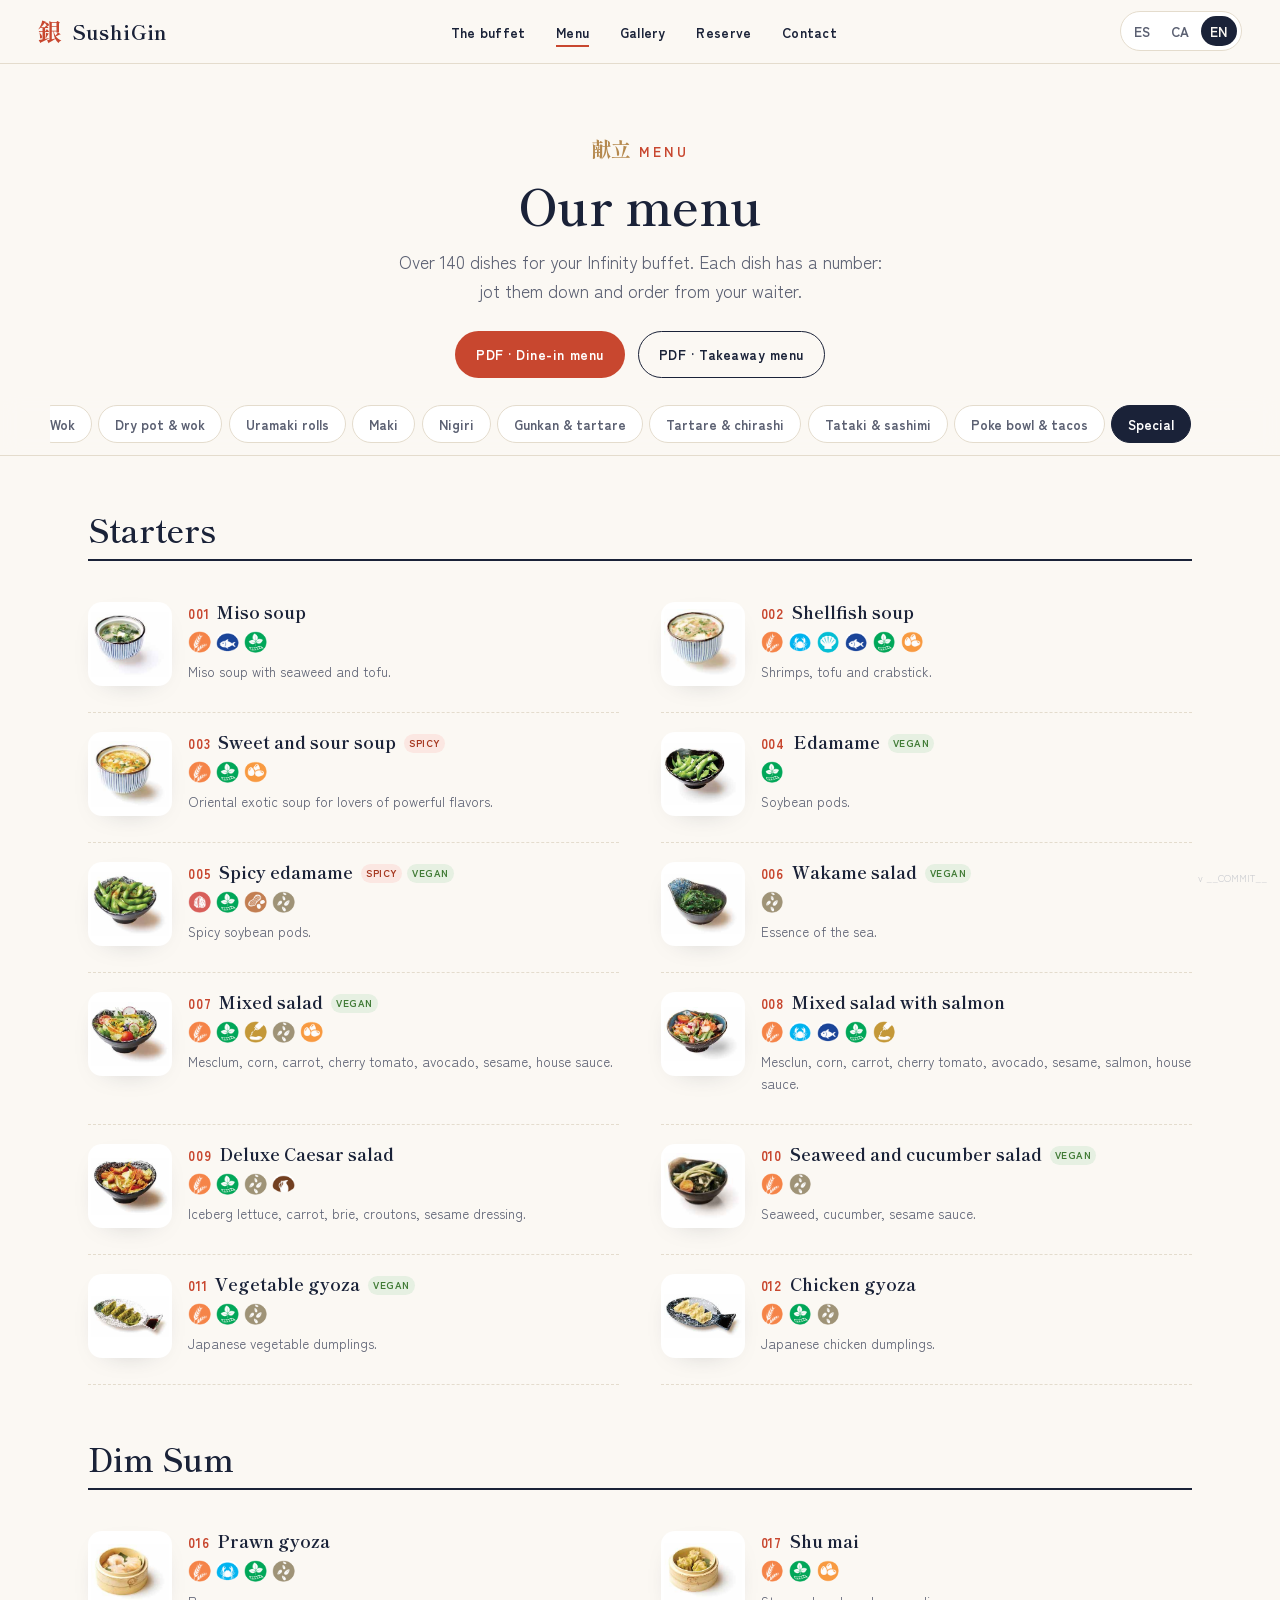
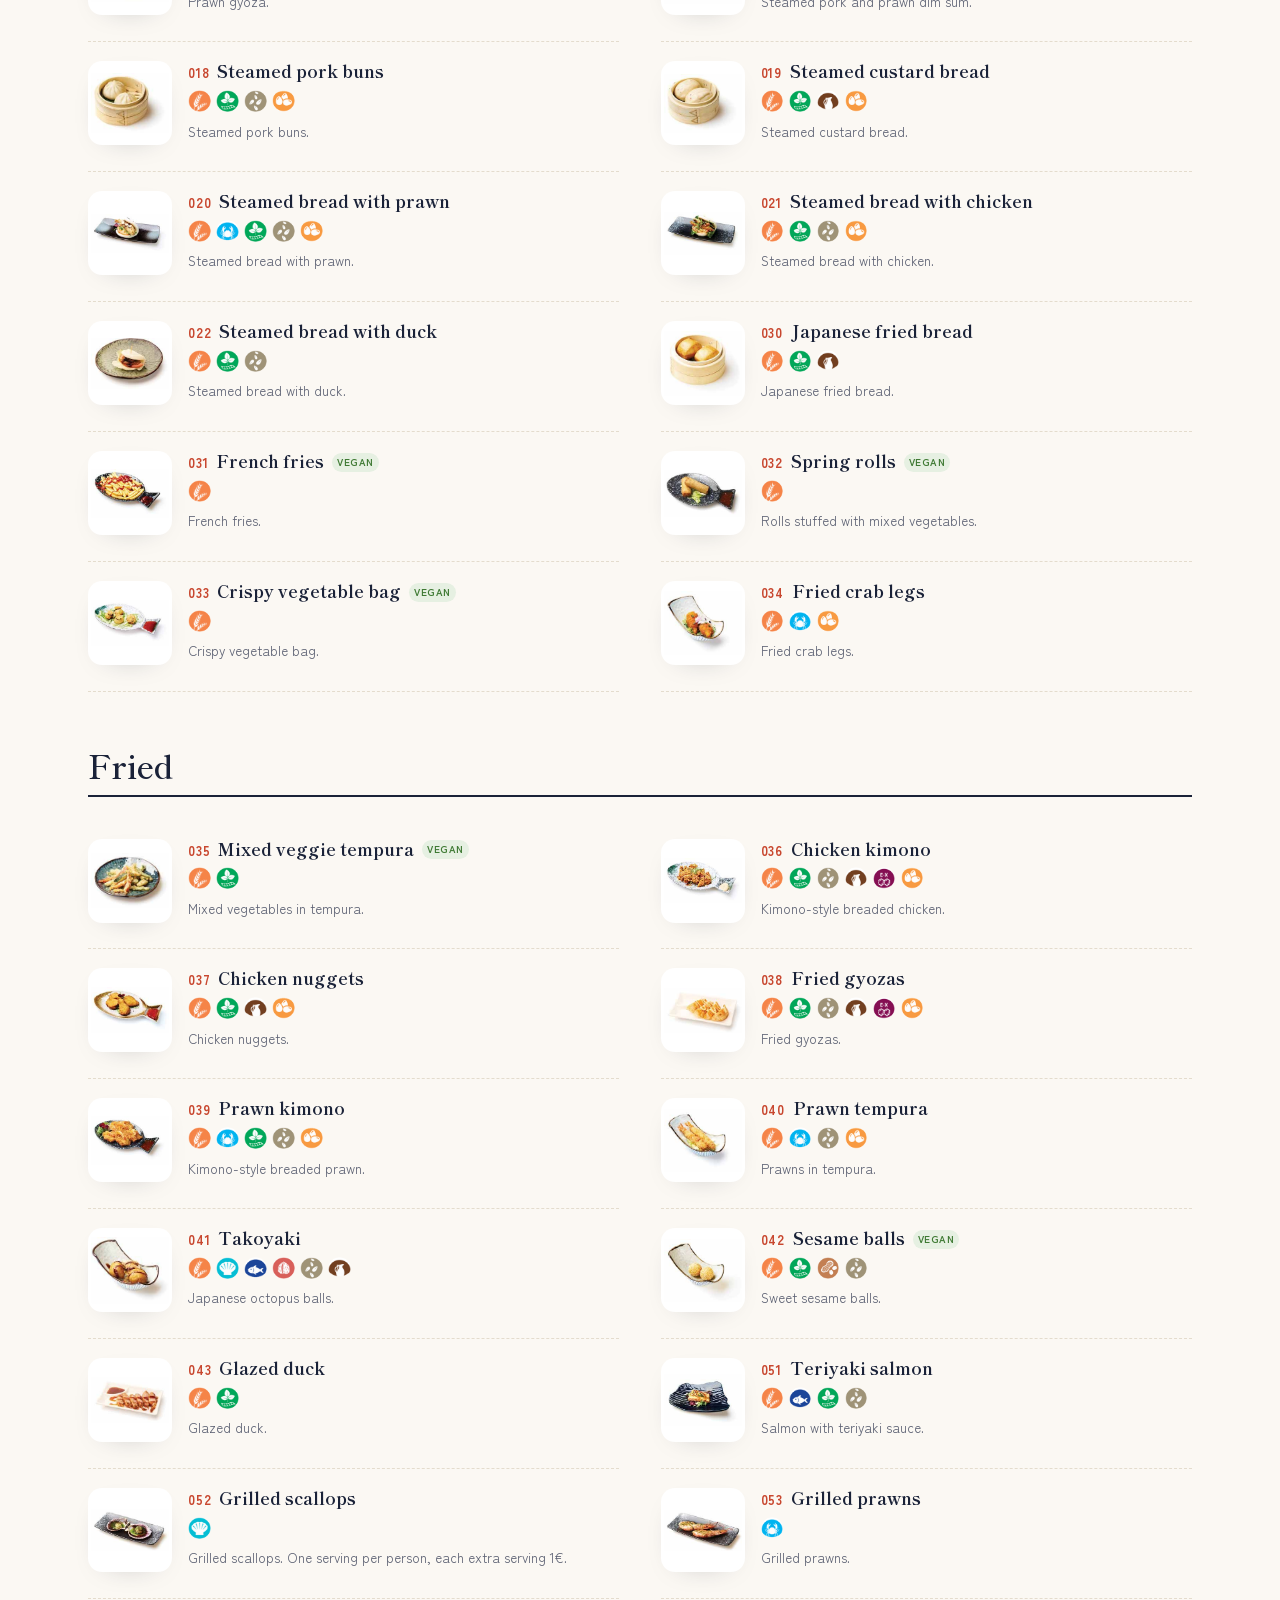
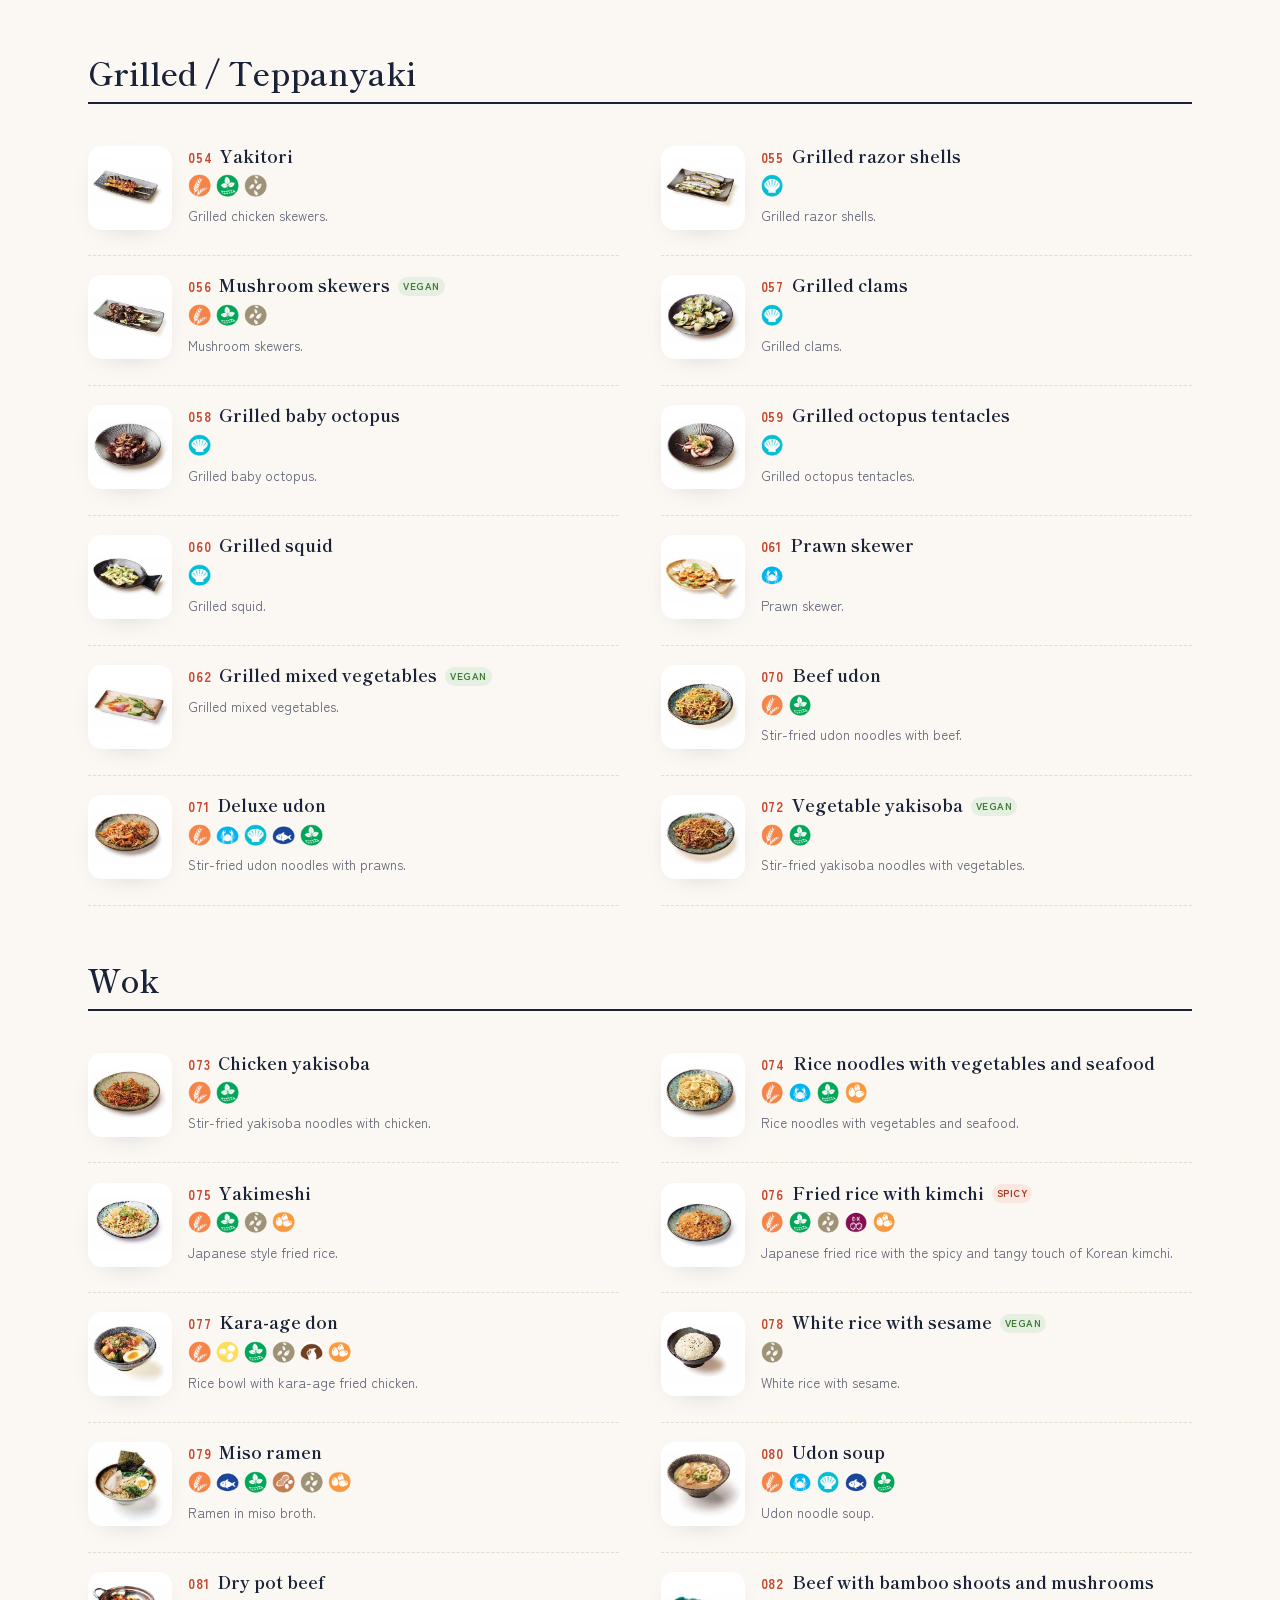
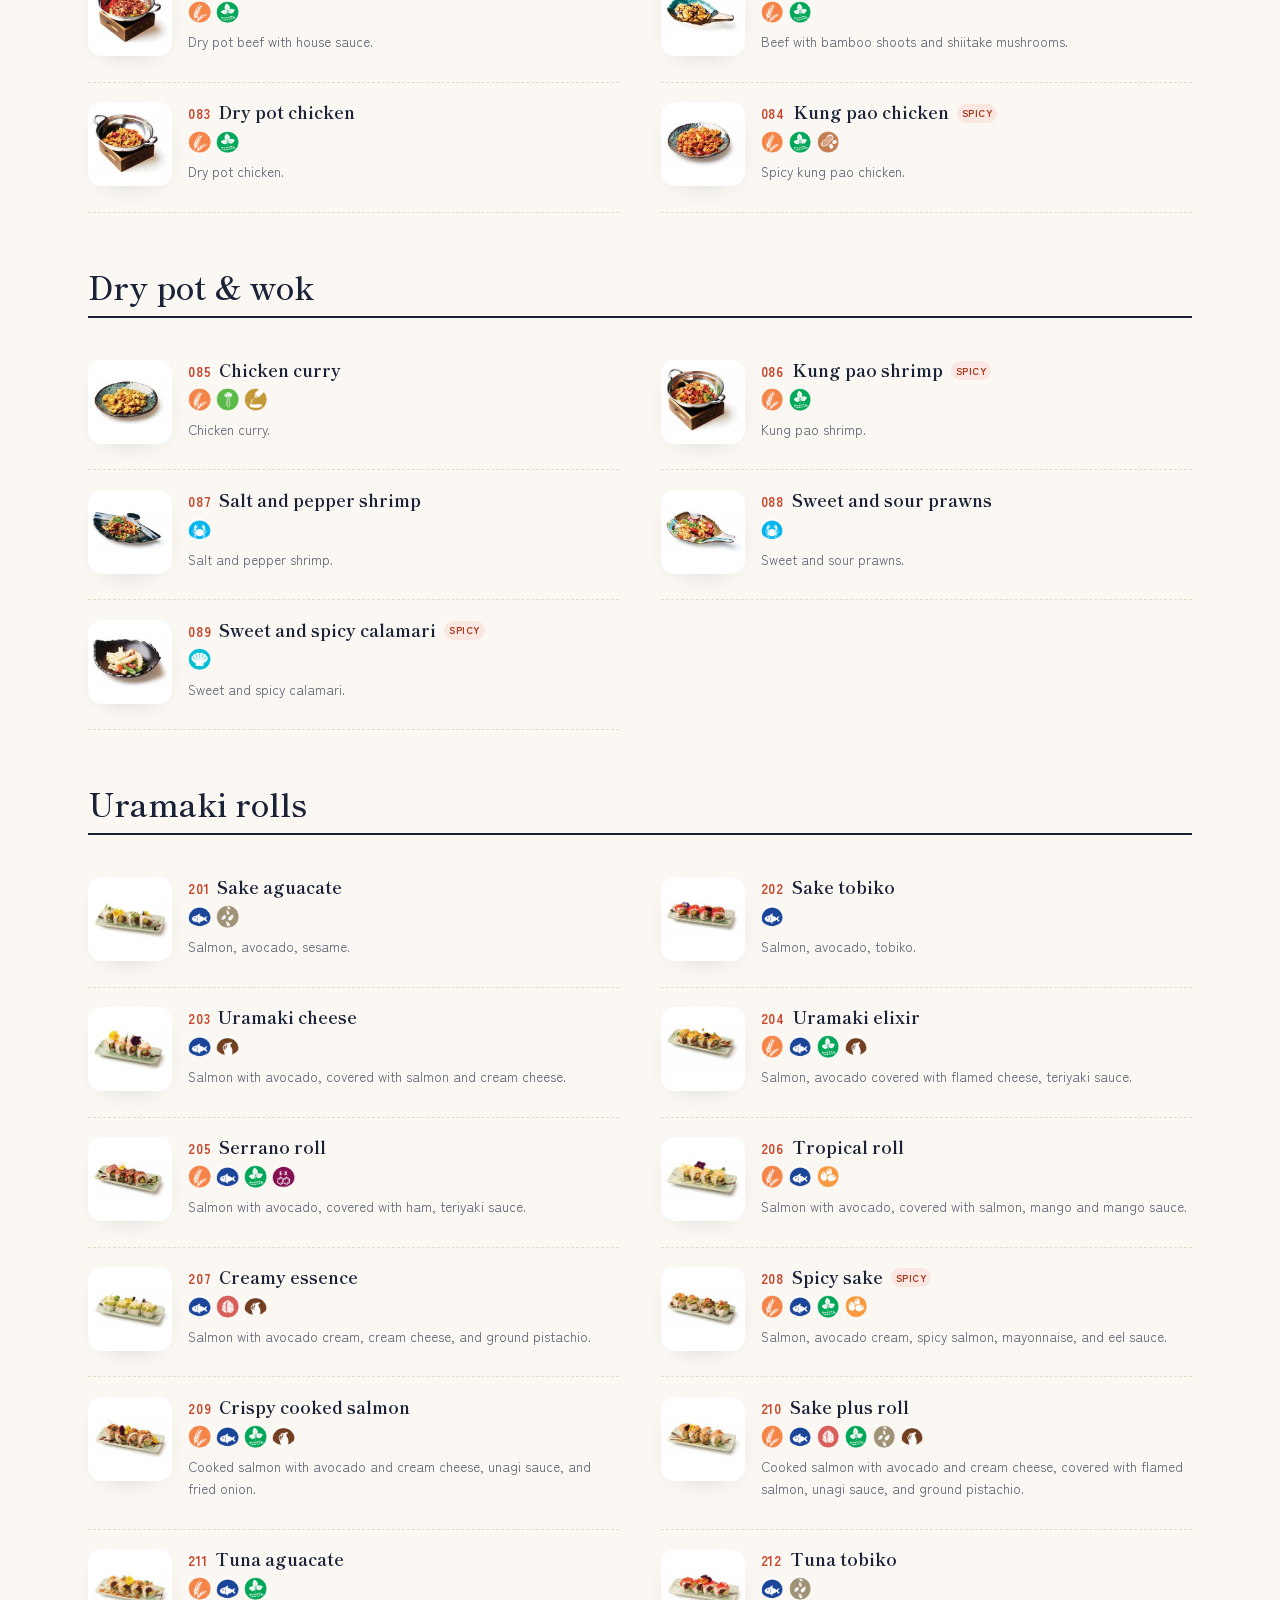
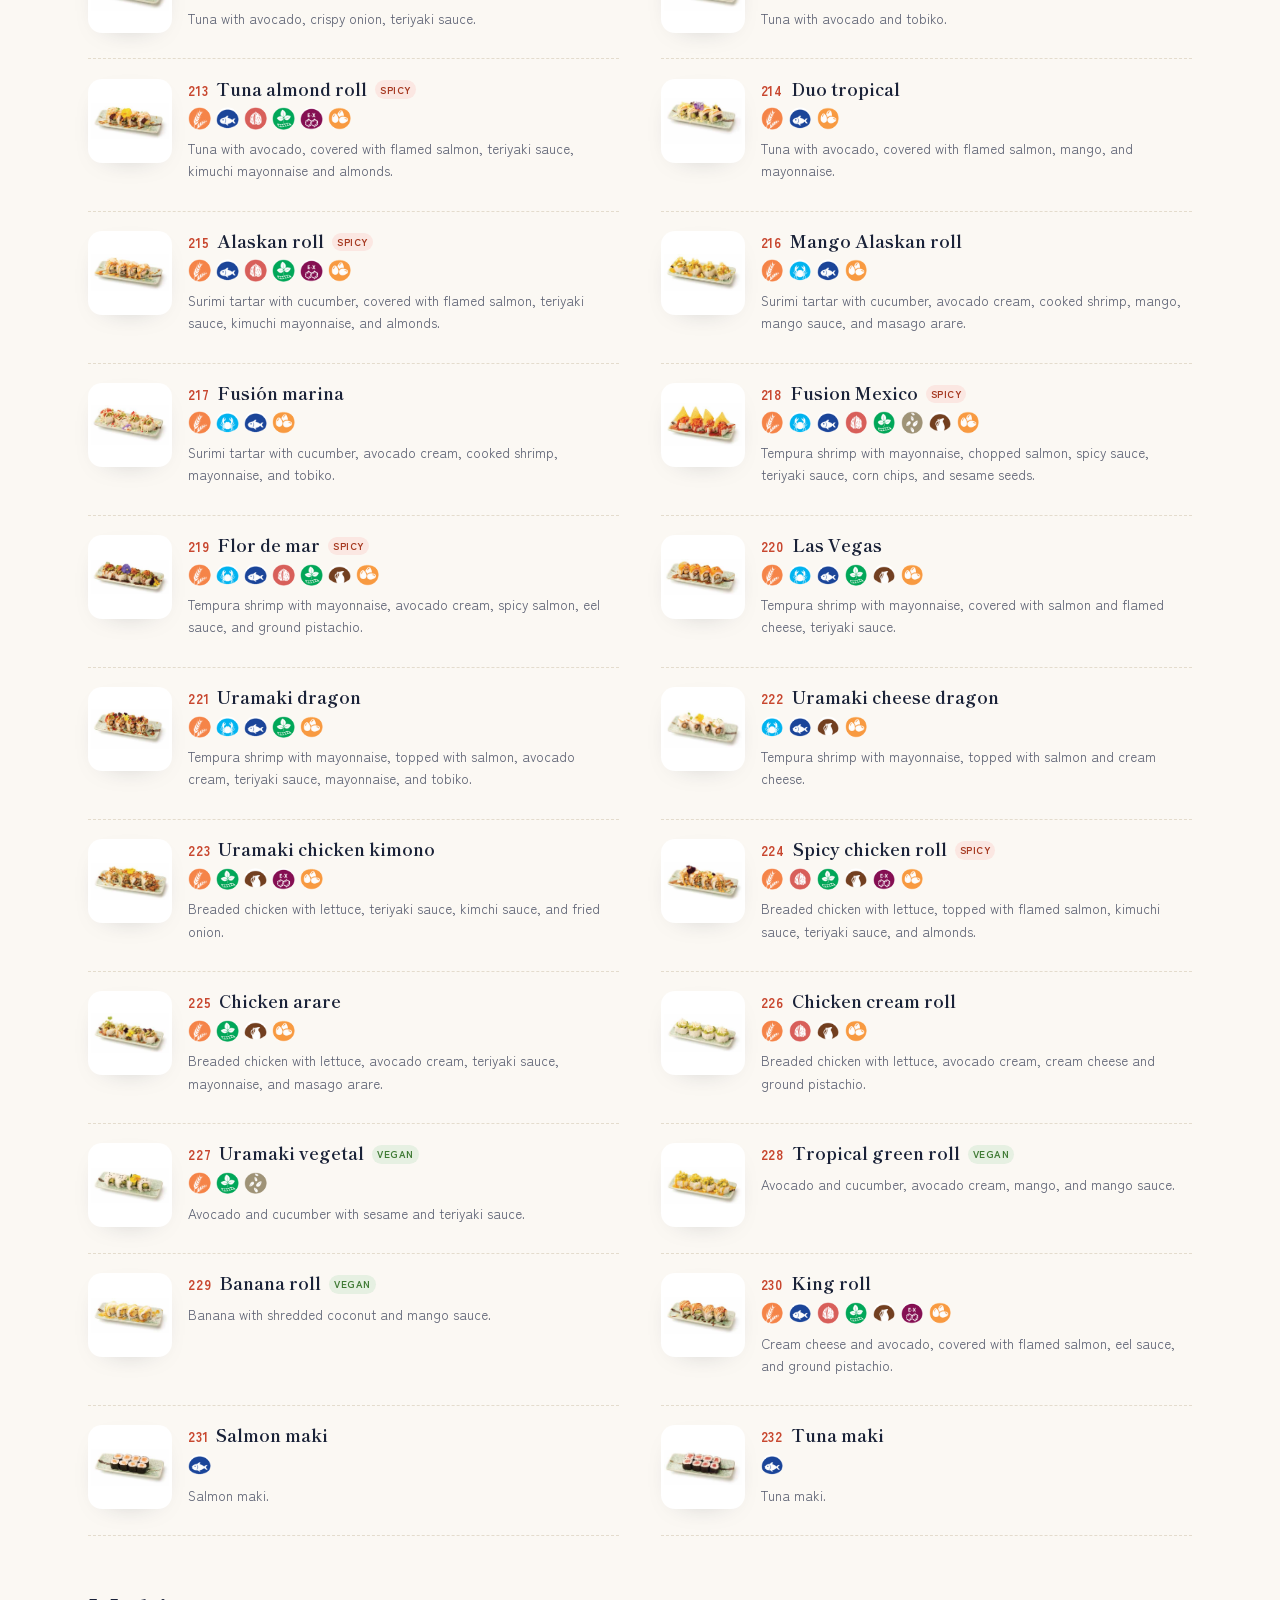
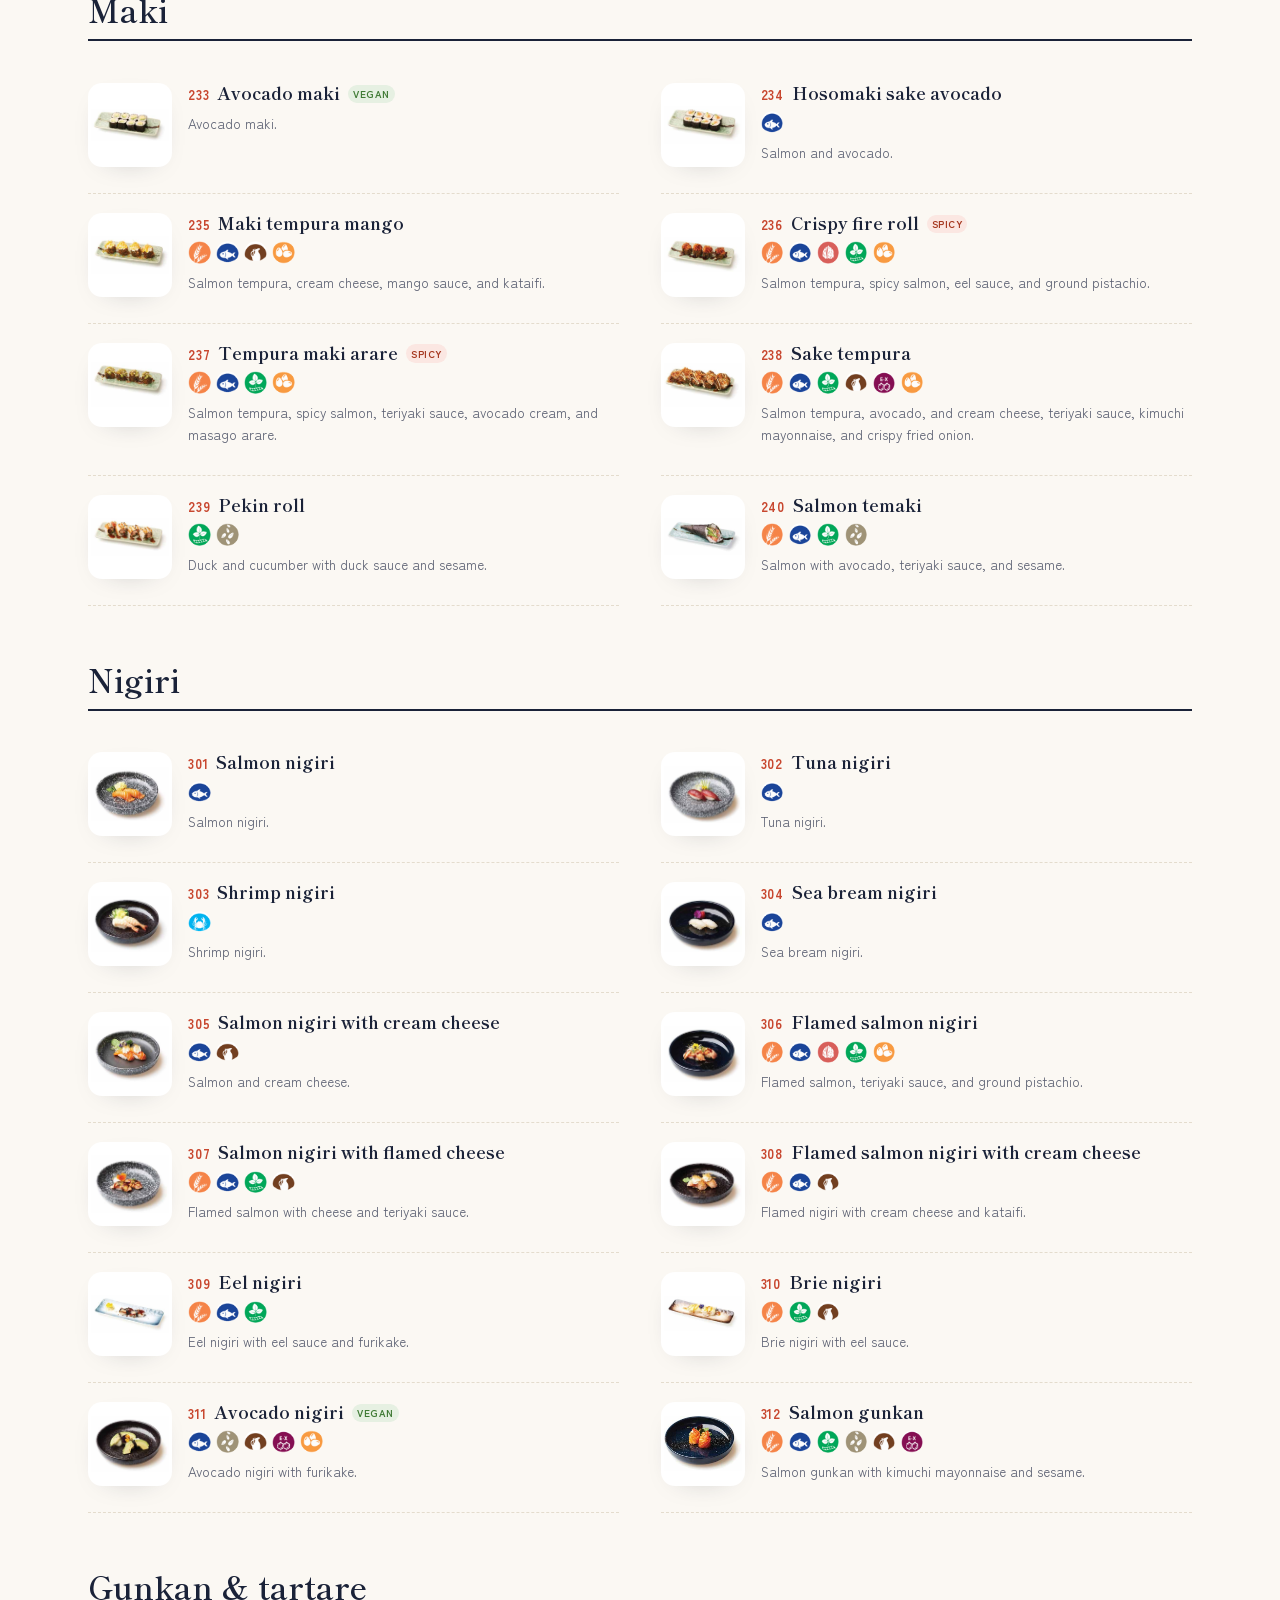
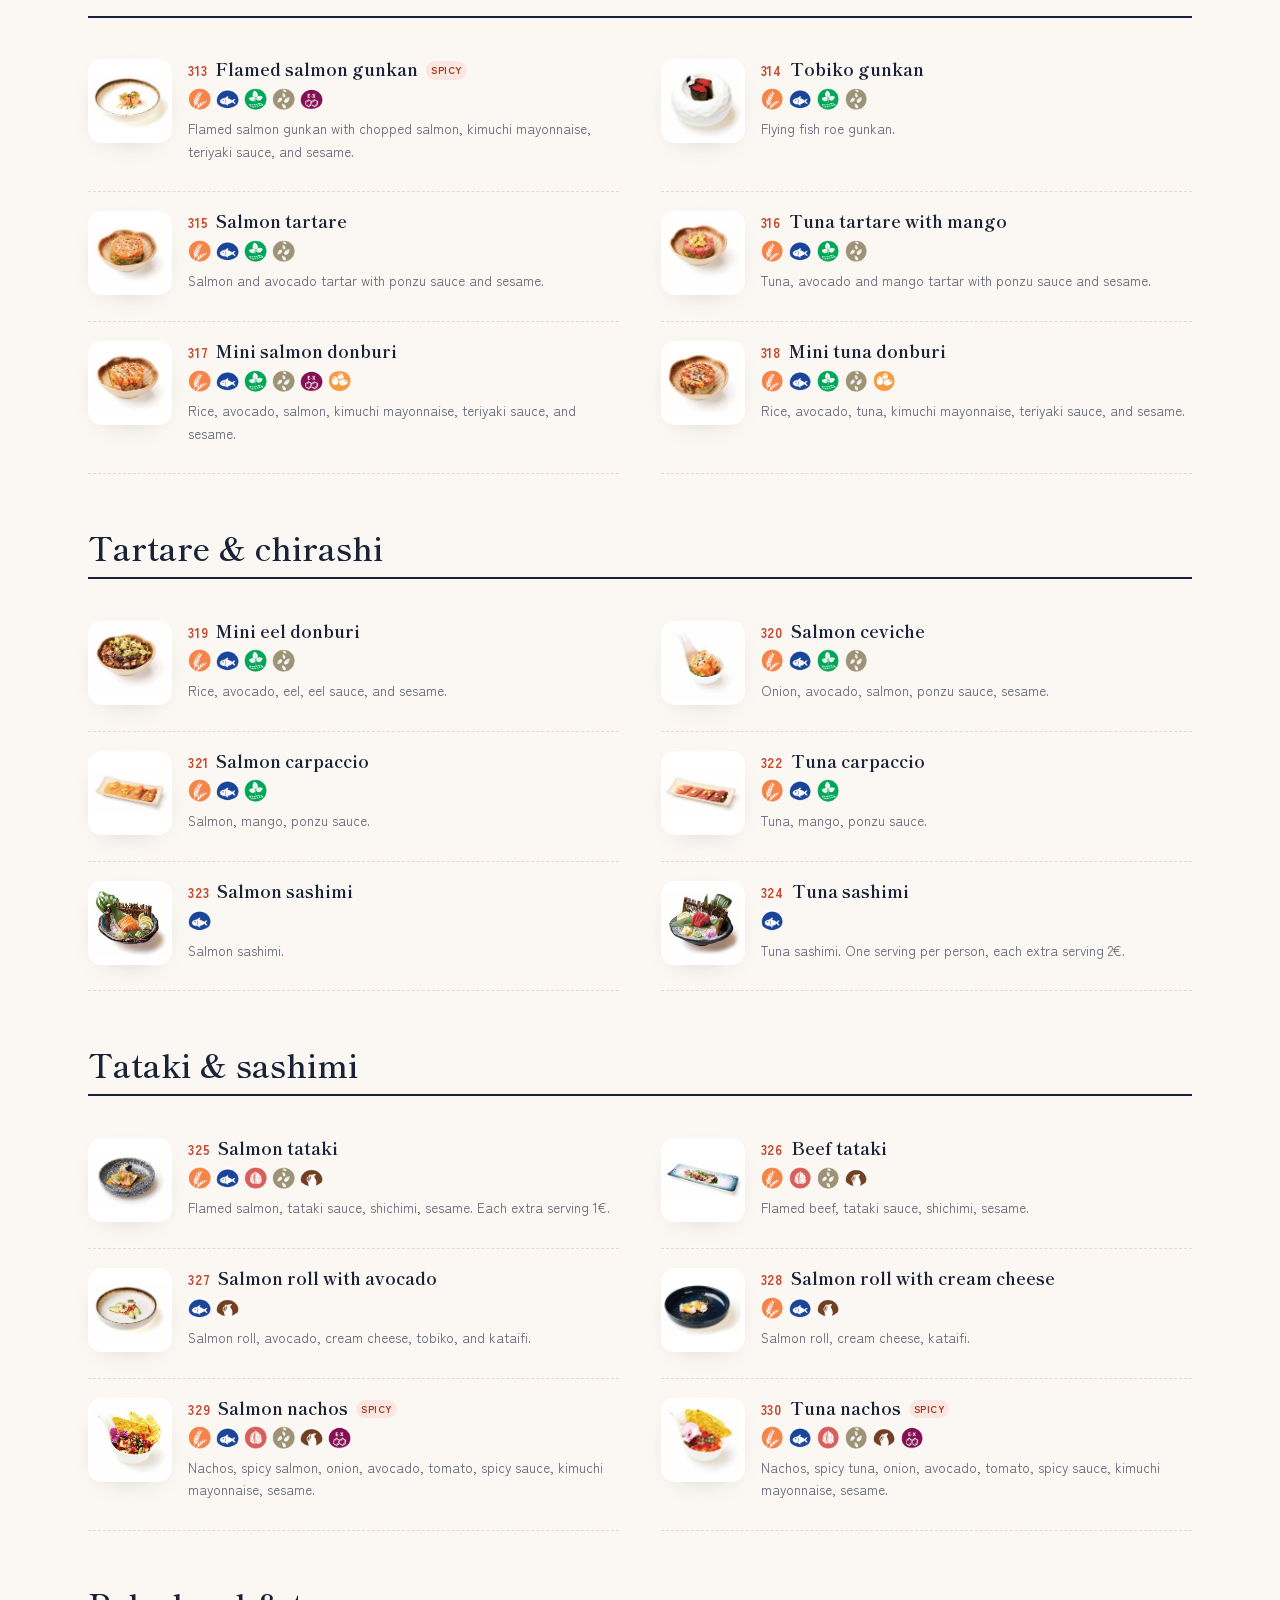
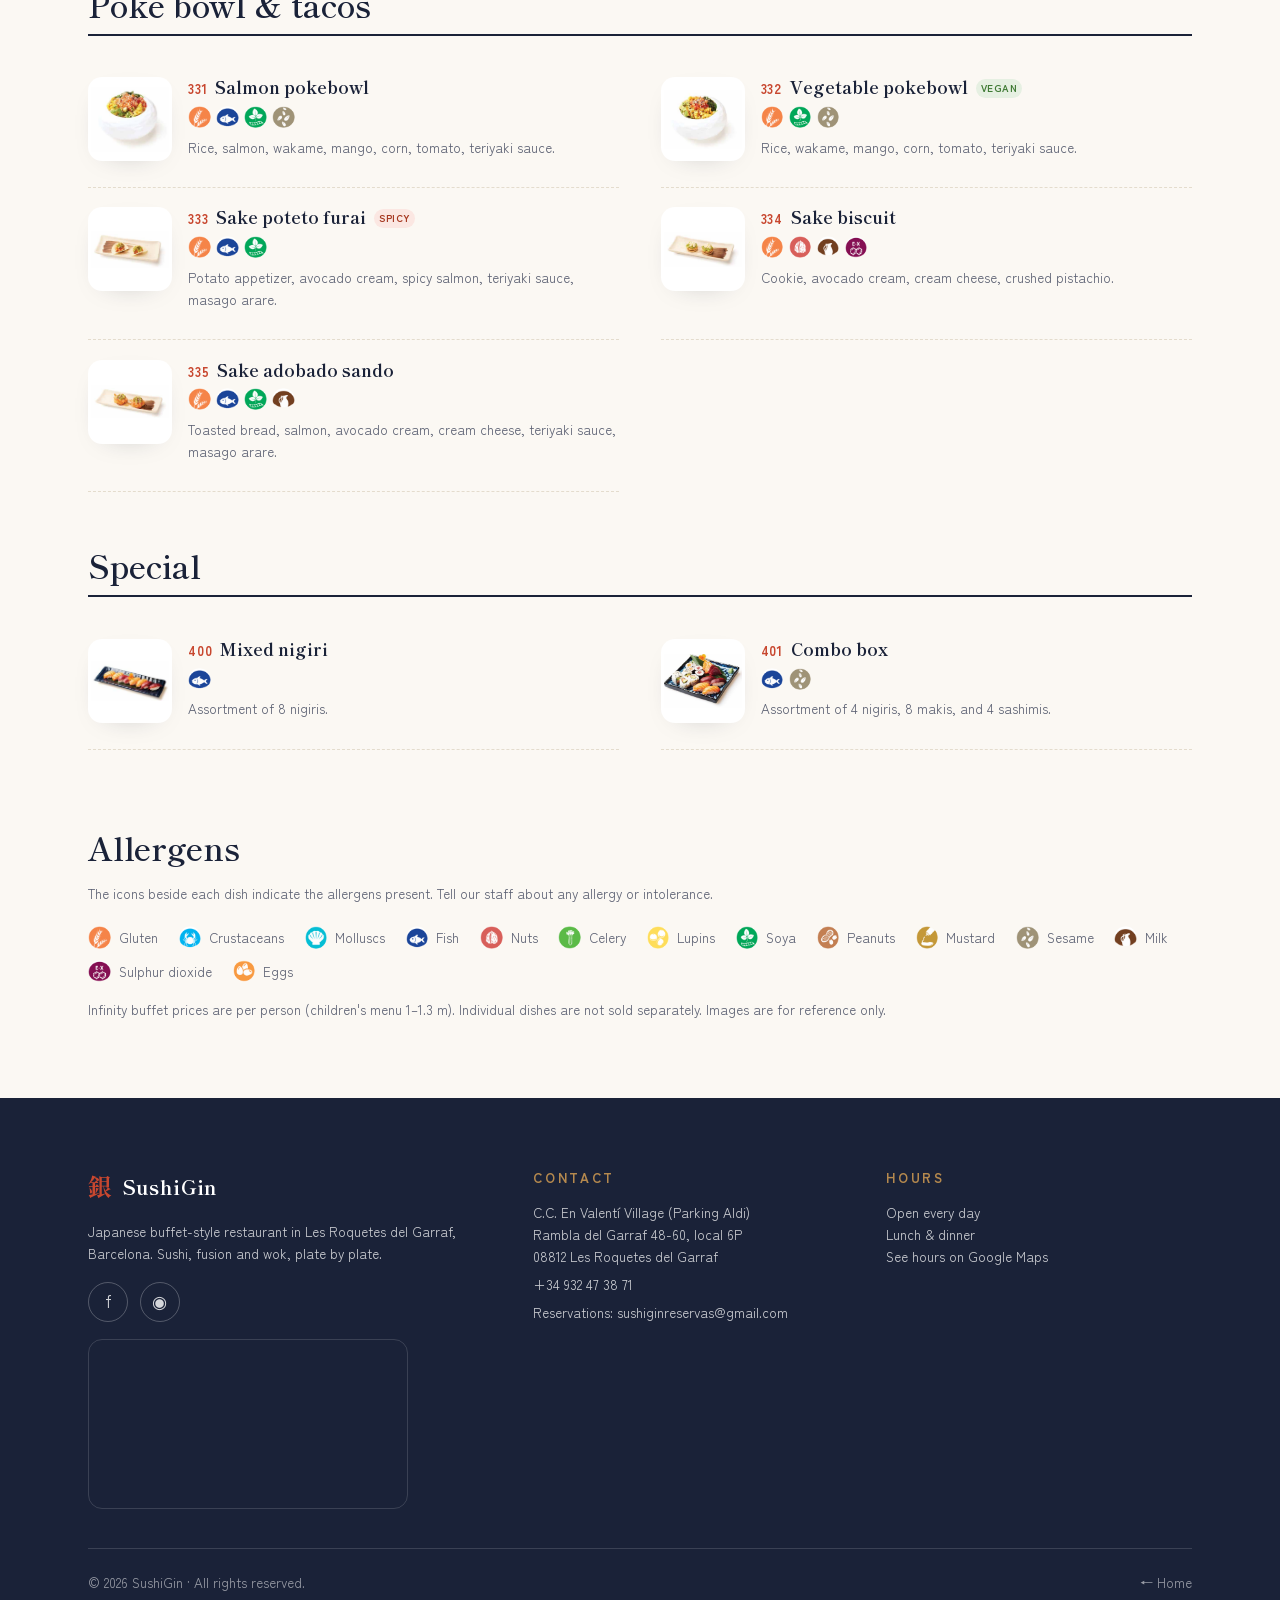
==== menu.html @ 54e0fbcc "Redesign SushiGin site: trilingual static buffet site - Modern bright Japanese design (Shippori Minc" ====
<!DOCTYPE html>
<html lang="es">
<head>
  <meta charset="UTF-8" />
  <meta name="viewport" content="width=device-width, initial-scale=1" />
  <title>Carta · SushiGin · Buffet japonés</title>
  <meta name="description" content="La carta de SushiGin: más de 140 especialidades de sushi, nigiri, uramaki, wok y fusión para tu buffet Infinity. Con alérgenos y descripciones en español, català e inglés." />
  <link rel="icon" href="images/logo.png" />

  <link rel="preconnect" href="https://fonts.googleapis.com" />
  <link rel="preconnect" href="https://fonts.gstatic.com" crossorigin />
  <link href="https://fonts.googleapis.com/css2?family=Shippori+Mincho:wght@500;600;700&family=Zen+Kaku+Gothic+New:wght@400;500;700&display=swap" rel="stylesheet" />

  <link rel="stylesheet" href="assets/css/style.css?v=8" />
  <script src="assets/js/i18n.js?v=8" defer></script>
  <script src="assets/js/menu.js?v=8" defer></script>
</head>
<body>

  <!-- ===== NAV ===== -->
  <nav class="site-nav is-scrolled" id="nav">
    <a class="brand" href="index.html"><span class="mark">銀</span> SushiGin</a>
    <ul class="nav-links" id="navLinks">
      <li><a href="index.html#concept" data-i18n="nav.concept">El buffet</a></li>
      <li><a href="menu.html" class="is-active" data-i18n="nav.menu">Carta</a></li>
      <li><a href="index.html#gallery" data-i18n="nav.gallery">Galería</a></li>
      <li><a href="index.html#reserve" data-i18n="nav.reserve">Reservar</a></li>
      <li><a href="index.html#contact" data-i18n="nav.contact">Contacto</a></li>
    </ul>
    <div class="nav-right">
      <div class="lang" role="group" aria-label="Language">
        <button type="button" data-lang="es">ES</button>
        <button type="button" data-lang="ca">CA</button>
        <button type="button" data-lang="en">EN</button>
      </div>
      <button class="nav-toggle" id="navToggle" aria-label="Menu" aria-expanded="false"><span></span></button>
    </div>
  </nav>
  <div class="nav-scrim" id="navScrim" hidden></div>

  <!-- ===== MENU HERO ===== -->
  <header class="container menu-hero">
    <span class="eyebrow" style="justify-content:center"><span class="kanji">献立</span><span data-i18n="menu.eyebrow">Carta</span></span>
    <h1 class="section-title" data-i18n="menu.title">Nuestra carta</h1>
    <p class="section-lead" data-i18n="menu.lead">Más de 140 platos para tu buffet Infinity. Cada plato lleva su número.</p>
    <div class="menu-pdf">
      <a class="btn btn--accent" id="pdf-dine" href="images/SushiGin_ES.pdf" target="_blank" rel="noopener" data-i18n="menu.pdfDine">PDF · Carta</a>
      <a class="btn btn--ghost" id="pdf-take" href="images/SushiGin_ES-llevar.pdf" target="_blank" rel="noopener" data-i18n="menu.pdfTake">PDF · Para llevar</a>
    </div>
  </header>

  <!-- ===== STICKY TABS ===== -->
  <div class="menu-tabs-wrap">
    <div class="menu-tabs" id="menu-tabs" role="tablist" aria-label="Categorías"></div>
  </div>

  <!-- ===== MENU BODY ===== -->
  <main class="container">
    <div id="menu-body"><p class="menu-note" data-i18n="menu.loading">Cargando carta…</p></div>

    <!-- allergens -->
    <section class="section--tight" style="margin-top:1rem">
      <h2 class="section-title" style="font-size:var(--step-2)" data-i18n="menu.allergTitle">Alérgenos</h2>
      <p class="menu-note" data-i18n="menu.allergLead">Los números junto a cada plato indican alérgenos presentes.</p>
      <div class="legend" id="allergen-legend"></div>
      <p class="menu-note" data-i18n="menu.priceNote">Precios del buffet Infinity por persona. Las imágenes son orientativas.</p>
    </section>
  </main>

  <!-- ===== FOOTER ===== -->
  <footer class="footer" id="contact">
    <div class="container">
      <div class="footer-grid">
        <div>
          <a class="brand" href="index.html"><span class="mark">銀</span> SushiGin</a>
          <p data-i18n="footer.about" style="margin-top:1rem">Restaurante japonés tipo buffet en Les Roquetes del Garraf, Barcelona.</p>
          <div class="socials">
            <a href="https://www.facebook.com/p/SushiGin-Sushibar-100088581475421" target="_blank" rel="noopener" aria-label="Facebook">f</a>
            <a href="https://maps.app.goo.gl/tBo7JYZTERHCNQjt8" target="_blank" rel="noopener" aria-label="Google Maps">◉</a>
          </div>
          <div class="contact-map">
            <iframe src="https://maps.google.com/maps?q=41.2356094,1.7534049&z=16&hl=es&output=embed" loading="lazy" title="SushiGin — Les Roquetes del Garraf" referrerpolicy="no-referrer-when-downgrade"></iframe>
          </div>
        </div>
        <div>
          <h4 data-i18n="footer.contactT">Contacto</h4>
          <p>C.C. En Valentí Village (Parking Aldi)<br>Rambla del Garraf 48-60, local 6P<br>08812 Les Roquetes del Garraf</p>
          <p><a href="tel:+34932473871">+34 932 47 38 71</a></p>
          <p><span data-i18n="footer.reserveMail">Reservas</span>: <a href="mailto:sushiginreservas@gmail.com">sushiginreservas@gmail.com</a></p>
        </div>
        <div>
          <h4 data-i18n="footer.hoursT">Horario</h4>
          <p data-i18n="footer.hours">Abierto cada día<br>Comidas y cenas</p>
        </div>
      </div>
      <div class="footer-bottom">
        <span>© <span id="year">2026</span> SushiGin · <span data-i18n="footer.rights">Todos los derechos reservados.</span></span>
        <a href="index.html" data-i18n="menu.back">← Inicio</a>
      </div>
    </div>
  </footer>

  <div class="site-version">v __COMMIT__</div>

  <script>
    // mobile nav toggle
    var tg = document.getElementById('navToggle'), links = document.getElementById('navLinks'), scrim = document.getElementById('navScrim');
    function setMenu(open) {
      links.classList.toggle('is-open', open);
      scrim.hidden = false; scrim.classList.toggle('is-open', open);
      tg.setAttribute('aria-expanded', open);
    }
    tg.addEventListener('click', function () { setMenu(!links.classList.contains('is-open')); });
    scrim.addEventListener('click', function () { setMenu(false); });
    links.addEventListener('click', function (e) { if (e.target.tagName === 'A') setMenu(false); });
    document.getElementById('year').textContent = new Date().getFullYear();

    // PDF links follow language (CA falls back to ES PDF; only ES & EN PDFs exist)
    var PDF = {
      es: ['images/SushiGin_ES.pdf', 'images/SushiGin_ES-llevar.pdf'],
      ca: ['images/SushiGin_ES.pdf', 'images/SushiGin_ES-llevar.pdf'],
      en: ['images/SushiGin_EN.pdf', 'images/SushiGin_EN-llevar.pdf']
    };
    document.addEventListener('langchange', function (e) {
      var p = PDF[e.detail.lang] || PDF.es;
      document.getElementById('pdf-dine').href = p[0];
      document.getElementById('pdf-take').href = p[1];
    });
  </script>
</body>
</html>
---- assets/css/style.css ----
/* ============================================================
   SushiGin — base stylesheet
   Direction: bright, modern Japanese. Vermilion is the one bold
   note; indigo + sparing gold stay quiet. Display = Shippori Mincho
   (mincho serif, supports 漢字), body = Zen Kaku Gothic New.
   ============================================================ */

:root {
  /* palette */
  --ground:      #FBF8F3;   /* warm off-white */
  --surface:     #FFFFFF;
  --surface-alt: #F3EEE4;   /* faint sand panel */
  --ink:         #1A2238;   /* deep indigo */
  --ink-soft:    #5B6072;   /* muted body text */
  --ink-faint:   #9AA0AE;
  --accent:      #C8472F;   /* vermilion / hanko red */
  --accent-deep: #A5371F;
  --gold:        #B5894E;   /* quiet secondary */
  --line:        #E4DCCD;   /* hairline on ground */
  --line-soft:   #EFE9DD;

  /* type */
  --font-display: "Shippori Mincho", Georgia, "Times New Roman", serif;
  --font-body:    "Zen Kaku Gothic New", system-ui, -apple-system, "Segoe UI", sans-serif;

  /* scale */
  --step--1: clamp(.78rem, .76rem + .1vw, .85rem);
  --step-0:  clamp(1rem, .97rem + .15vw, 1.08rem);
  --step-1:  clamp(1.2rem, 1.1rem + .5vw, 1.45rem);
  --step-2:  clamp(1.5rem, 1.3rem + 1vw, 2rem);
  --step-3:  clamp(2rem, 1.6rem + 2vw, 3.1rem);
  --step-4:  clamp(2.7rem, 2rem + 3.6vw, 5rem);

  /* space / shape */
  --gutter: clamp(1.1rem, 3vw, 2.4rem);
  --maxw: 1180px;
  --radius: 14px;
  --radius-lg: 22px;
  --shadow: 0 18px 50px -28px rgba(26, 34, 56, .35);
  --shadow-soft: 0 8px 30px -20px rgba(26, 34, 56, .4);
  --ease: cubic-bezier(.22, .61, .36, 1);
}

/* ---------- reset ---------- */
*, *::before, *::after { box-sizing: border-box; }
html { -webkit-text-size-adjust: 100%; scroll-behavior: smooth; overflow-x: clip; }
body {
  margin: 0;
  background: var(--ground);
  color: var(--ink);
  font-family: var(--font-body);
  font-size: var(--step-0);
  line-height: 1.65;
  -webkit-font-smoothing: antialiased;
  text-rendering: optimizeLegibility;
  overflow-x: clip;   /* off-canvas mobile menu must not create horizontal scroll */
}
img { max-width: 100%; display: block; }
a { color: inherit; text-decoration: none; }
button { font: inherit; color: inherit; cursor: pointer; }
h1, h2, h3, h4 { font-family: var(--font-display); font-weight: 600; line-height: 1.12; margin: 0; }

@media (prefers-reduced-motion: reduce) {
  html { scroll-behavior: auto; }
  *, *::before, *::after { animation-duration: .001ms !important; transition-duration: .001ms !important; }
}

/* ---------- layout ---------- */
.container { width: 100%; max-width: var(--maxw); margin-inline: auto; padding-inline: var(--gutter); }
.section { padding-block: clamp(3.5rem, 8vw, 7rem); }
.section--tight { padding-block: clamp(2.5rem, 5vw, 4rem); }
.section--sand { background: var(--surface-alt); }

/* eyebrow: kanji + romaji label, echoing the printed menu's section heads */
.eyebrow {
  display: inline-flex; align-items: baseline; gap: .6em;
  font-size: var(--step--1); letter-spacing: .26em; text-transform: uppercase;
  color: var(--accent); font-weight: 700; margin: 0 0 .9rem;
}
.eyebrow .kanji {
  font-family: var(--font-display); font-size: 1.5em; letter-spacing: 0;
  text-transform: none; color: var(--gold); line-height: 1;
}
.section-title { font-size: var(--step-3); letter-spacing: -.01em; }
.section-lead { color: var(--ink-soft); max-width: 56ch; margin: 1rem 0 0; }
.center { text-align: center; }
.center .eyebrow { justify-content: center; }
.center .section-lead { margin-inline: auto; }

/* ---------- buttons ---------- */
.btn {
  display: inline-flex; align-items: center; gap: .6em;
  padding: .85em 1.5em; border-radius: 999px; border: 1.5px solid transparent;
  font-weight: 700; font-size: var(--step--1); letter-spacing: .04em;
  transition: transform .25s var(--ease), background .25s var(--ease), color .25s var(--ease), border-color .25s var(--ease);
  white-space: nowrap;
}
.btn:hover { transform: translateY(-2px); }
.btn--accent { background: var(--accent); color: #fff; }
.btn--accent:hover { background: var(--accent-deep); }
.btn--ghost { border-color: var(--ink); color: var(--ink); background: transparent; }
.btn--ghost:hover { background: var(--ink); color: var(--ground); }
.btn--light { border-color: rgba(255,255,255,.7); color: #fff; }
.btn--light:hover { background: #fff; color: var(--ink); border-color: #fff; }

:focus-visible { outline: 3px solid var(--accent); outline-offset: 3px; border-radius: 4px; }

/* ============================================================
   NAV
   ============================================================ */
.site-nav {
  position: fixed; inset: 0 0 auto 0; z-index: 60;
  display: flex; align-items: center; justify-content: space-between;
  gap: 1rem; padding: .7rem var(--gutter);
  background: color-mix(in srgb, var(--ground) 86%, transparent);
  backdrop-filter: blur(12px);
  border-bottom: 1px solid transparent;
  transition: border-color .3s var(--ease), background .3s var(--ease), padding .3s var(--ease);
}
.site-nav.is-scrolled { border-bottom-color: var(--line); background: color-mix(in srgb, var(--ground) 94%, transparent); }
.brand { display: inline-flex; align-items: center; gap: .55rem; font-family: var(--font-display); font-weight: 700; font-size: 1.25rem; letter-spacing: .02em; }
.brand .mark { font-size: 1.5rem; color: var(--accent); line-height: 1; }
.nav-links { display: flex; align-items: center; gap: clamp(1rem, 2.4vw, 2.1rem); list-style: none; margin: 0; padding: 0; }
.nav-links a { font-size: var(--step--1); font-weight: 600; letter-spacing: .02em; position: relative; padding-block: .3rem; }
.nav-links a::after { content: ""; position: absolute; left: 0; bottom: 0; width: 0; height: 2px; background: var(--accent); transition: width .3s var(--ease); }
.nav-links a:hover::after, .nav-links a.is-active::after { width: 100%; }
.nav-right { display: flex; align-items: center; gap: 1rem; }

/* language switcher */
.lang { display: inline-flex; align-items: center; gap: .15rem; padding: .25rem; border: 1px solid var(--line); border-radius: 999px; background: var(--surface); }
.lang button { padding: .25rem .55rem; border: none; background: transparent; border-radius: 999px; font-size: var(--step--1); font-weight: 700; letter-spacing: .04em; color: var(--ink-soft); transition: background .2s, color .2s; }
.lang button.is-active { background: var(--ink); color: var(--ground); }

/* mobile nav toggle */
.nav-toggle { display: none; width: 42px; height: 42px; border: 1px solid var(--line); border-radius: 12px; background: var(--surface); align-items: center; justify-content: center; }
.nav-toggle span, .nav-toggle span::before, .nav-toggle span::after { content: ""; display: block; width: 18px; height: 2px; background: var(--ink); transition: transform .3s var(--ease), opacity .2s; }
.nav-toggle span::before { transform: translateY(-6px); } .nav-toggle span::after { transform: translateY(4px); }

@media (max-width: 860px) {
  /* drop the blur on mobile: backdrop-filter creates a containing block that
     would trap the position:fixed drawer inside the ~56px nav bar */
  .site-nav { backdrop-filter: none; background: color-mix(in srgb, var(--ground) 95%, transparent); }
  .site-nav.is-scrolled { background: color-mix(in srgb, var(--ground) 98%, transparent); }
  .nav-toggle { display: inline-flex; }
  .nav-links {
    position: fixed; inset: 0 0 0 auto; width: min(80vw, 320px); z-index: 70;
    flex-direction: column; align-items: flex-start; justify-content: center;
    gap: 1.6rem; padding: 6rem 2rem 2rem; background: var(--ground); box-shadow: var(--shadow);
    transform: translateX(100%); transition: transform .35s var(--ease);
  }
  .nav-links.is-open { transform: translateX(0); }
  .nav-links a { font-size: var(--step-1); }
  /* dim backdrop behind the open drawer. MUST sit below .site-nav (z-60):
     the drawer's z-70 is trapped inside the nav's stacking context, so a
     scrim above the nav would also cover — and block clicks on — the drawer. */
  .nav-scrim { position: fixed; inset: 0; z-index: 50; background: rgba(16,20,34,.42);
    opacity: 0; visibility: hidden; transition: opacity .35s var(--ease), visibility .35s; }
  .nav-scrim.is-open { opacity: 1; visibility: visible; }
}

/* ============================================================
   HERO
   ============================================================ */
.hero { position: relative; min-height: 100svh; display: grid; align-items: end; color: #fff; overflow: hidden; }
.hero__media { position: absolute; inset: 0; z-index: -2; }
.hero__media img { width: 100%; height: 100%; object-fit: cover; }
.hero__media::after {
  content: ""; position: absolute; inset: 0;
  background:
    linear-gradient(180deg, rgba(16,20,34,.42) 0%, rgba(16,20,34,.22) 42%, rgba(16,20,34,.9) 100%),
    linear-gradient(75deg, rgba(16,20,34,.6) 0%, rgba(16,20,34,.15) 52%, rgba(16,20,34,0) 75%);
}
/* giant 銀 (gin = silver) watermark — brand-specific motif */
.hero__kanji {
  position: absolute; z-index: -1; right: -2vw; top: 50%; transform: translateY(-50%);
  font-family: var(--font-display); font-weight: 700; font-size: 52vh; line-height: .8;
  color: rgba(255,255,255,.07); pointer-events: none; user-select: none;
}
.hero__inner { padding-bottom: clamp(3rem, 8vh, 6rem); padding-top: 7rem; }
.hero__eyebrow { display: inline-flex; flex-wrap: wrap; gap: .4em .6em; align-items: center; font-size: var(--step--1); letter-spacing: .26em; text-transform: uppercase; font-weight: 700; color: #fff; }
.hero__eyebrow .dot { width: 7px; height: 7px; border-radius: 50%; background: var(--accent); }
.hero h1 { font-size: var(--step-4); margin: 1.2rem 0 .4rem; letter-spacing: -.015em; max-width: 16ch; text-shadow: 0 2px 24px rgba(10,12,22,.45); }
.hero__tag { font-size: var(--step-1); font-family: var(--font-display); font-weight: 400; font-style: italic; color: #fff; text-shadow: 0 1px 16px rgba(10,12,22,.5); }
.hero__sub { max-width: 46ch; margin: 1.1rem 0 0; color: rgba(255,255,255,.92); text-shadow: 0 1px 14px rgba(10,12,22,.55); }
.hero__cta { display: flex; flex-wrap: wrap; gap: .8rem; margin-top: 2rem; }
.hero__scroll { margin-top: 2.6rem; display: inline-flex; align-items: center; gap: .6rem; font-size: var(--step--1); letter-spacing: .2em; text-transform: uppercase; color: rgba(255,255,255,.8); }
.hero__scroll .line { width: 46px; height: 1px; background: rgba(255,255,255,.6); position: relative; overflow: hidden; }
.hero__scroll .line::after { content: ""; position: absolute; inset: 0; width: 40%; background: var(--accent); animation: slide 2.4s var(--ease) infinite; }
@keyframes slide { 0% { transform: translateX(-100%); } 100% { transform: translateX(250%); } }

/* ============================================================
   CONCEPT (buffet infinity)
   ============================================================ */
.concept { display: grid; grid-template-columns: 1.05fr .95fr; gap: clamp(2rem, 5vw, 4.5rem); align-items: center; }
.concept__media { position: relative; border-radius: var(--radius-lg); overflow: hidden; box-shadow: var(--shadow); aspect-ratio: 4/5; }
.concept__media img { width: 100%; height: 100%; object-fit: cover; }
.concept__badge {
  position: absolute; left: 1.2rem; bottom: 1.2rem; background: var(--surface);
  border-radius: var(--radius); padding: .9rem 1.1rem; box-shadow: var(--shadow-soft);
  display: flex; align-items: center; gap: .7rem;
}
.concept__badge .inf { font-family: var(--font-display); font-size: 2.2rem; color: var(--accent); line-height: 1; }
.concept__badge small { display: block; font-size: var(--step--1); color: var(--ink-soft); line-height: 1.3; }
.rules { list-style: none; margin: 1.8rem 0 0; padding: 0; display: grid; gap: 1rem; }
.rules li { display: grid; grid-template-columns: auto 1fr; gap: .9rem; align-items: start; }
.rules .num { font-family: var(--font-display); color: var(--accent); font-weight: 700; font-size: 1.1rem; min-width: 1.6em; }
.rules b { display: block; }
.rules span { color: var(--ink-soft); font-size: var(--step--1); }

@media (max-width: 820px) { .concept { grid-template-columns: 1fr; } .concept__media { aspect-ratio: 3/2; } }

/* ============================================================
   STATS / TRUST
   ============================================================ */
.stats { display: grid; grid-template-columns: repeat(4, 1fr); gap: 1.5rem; }
.stat { text-align: center; padding: 1.4rem 1rem; border-radius: var(--radius); }
.stat .big { font-family: var(--font-display); font-size: var(--step-3); color: var(--ink); display: flex; align-items: center; justify-content: center; gap: .25rem; }
.stat .big .star { color: var(--gold); font-size: .7em; }
.stat .lbl { color: var(--ink-soft); font-size: var(--step--1); letter-spacing: .04em; margin-top: .3rem; }
.stat + .stat { border-left: 1px solid var(--line); }
@media (max-width: 720px) { .stats { grid-template-columns: repeat(2, 1fr); } .stat + .stat { border-left: none; } .stat:nth-child(even) { border-left: 1px solid var(--line); } }

/* ============================================================
   GALLERY (grid + lightbox)
   ============================================================ */
.gallery-grid { display: grid; grid-template-columns: repeat(4, 1fr); gap: .9rem; }
.gallery-grid.is-preview { grid-template-columns: repeat(3, 1fr); }
.g-item { position: relative; overflow: hidden; border-radius: var(--radius); aspect-ratio: 1; background: var(--surface-alt); border: none; padding: 0; }
.g-item img { width: 100%; height: 100%; object-fit: cover; transition: transform .6s var(--ease); }
.g-item::after { content: "＋"; position: absolute; inset: 0; display: grid; place-items: center; color: #fff; font-size: 1.8rem; background: rgba(26,34,56,0); opacity: 0; transition: background .3s, opacity .3s; }
.g-item:hover img { transform: scale(1.06); }
.g-item:hover::after { background: rgba(26,34,56,.32); opacity: 1; }
.g-item.tall { aspect-ratio: 1 / 1.4; }
/* extra images stay hidden until "view full gallery" — same grid, so no gap opens up */
.g-item.is-extra { display: none; }
.gallery-grid.show-all .g-item.is-extra { display: block; }
@media (max-width: 900px) { .gallery-grid, .gallery-grid.is-preview { grid-template-columns: repeat(2, 1fr); } }

/* lightbox */
.lightbox { position: fixed; inset: 0; z-index: 100; display: none; place-items: center; background: rgba(14,17,28,.92); padding: 4vw; }
.lightbox.is-open { display: grid; }
.lightbox img { max-width: 90vw; max-height: 82vh; border-radius: 10px; box-shadow: 0 30px 80px -20px rgba(0,0,0,.7); }
.lb-btn { position: absolute; top: 50%; transform: translateY(-50%); width: 54px; height: 54px; border-radius: 50%; border: 1px solid rgba(255,255,255,.35); background: rgba(255,255,255,.08); color: #fff; font-size: 1.4rem; display: grid; place-items: center; transition: background .2s; }
.lb-btn:hover { background: rgba(255,255,255,.2); }
.lb-prev { left: 3vw; } .lb-next { right: 3vw; }
.lb-close { position: absolute; top: 3vh; right: 3vw; width: 48px; height: 48px; border-radius: 50%; border: 1px solid rgba(255,255,255,.35); background: transparent; color: #fff; font-size: 1.3rem; }
.lb-count { position: absolute; bottom: 3vh; left: 0; right: 0; text-align: center; color: rgba(255,255,255,.8); font-size: var(--step--1); letter-spacing: .15em; }
@media (max-width: 640px) { .lb-prev { left: 1rem; } .lb-next { right: 1rem; } .lb-btn { width: 44px; height: 44px; } }

/* ============================================================
   RESERVATION
   ============================================================ */
.reserve-wrap { background: var(--surface); border: 1px solid var(--line); border-radius: var(--radius-lg); padding: clamp(1rem, 3vw, 2rem); box-shadow: var(--shadow-soft); overflow: hidden; }
/* fixed height (no auto-resizer): the CoverManager resizer over-reported height
   and left a huge blank area below the widget. Side-by-side on desktop is short;
   the module stacks (calendar over form) on phones, so it needs more height there. */
.reserve-wrap iframe { width: 100%; border: 0; display: block; border-radius: 10px; height: 500px; }
/* give the CoverManager widget the full width on phones so it doesn't scroll sideways;
   the module stacks vertically there so it needs more height */
@media (max-width: 600px) { .reserve-wrap { padding: .35rem; border-radius: var(--radius); } .reserve-wrap iframe { border-radius: 8px; height: 720px; } }

/* ============================================================
   FOOTER
   ============================================================ */
.footer { background: var(--ink); color: rgba(255,255,255,.82); padding-block: clamp(3rem, 6vw, 4.5rem) 2rem; }
.contact-map { margin-top: 1.1rem; border-radius: var(--radius); overflow: hidden; border: 1px solid rgba(255,255,255,.14); max-width: 320px; }
.contact-map iframe { width: 100%; height: 168px; border: 0; display: block; }
.footer a:hover { color: #fff; }
.footer-grid { display: grid; grid-template-columns: 1.3fr 1fr 1fr; gap: clamp(1.6rem, 4vw, 3rem); }
.footer .brand { color: #fff; }
.footer h4 { font-size: var(--step--1); letter-spacing: .2em; text-transform: uppercase; color: var(--gold); margin-bottom: 1rem; font-family: var(--font-body); font-weight: 700; }
.footer p { margin: .35rem 0; font-size: var(--step--1); color: rgba(255,255,255,.78); }
.footer .socials { display: flex; gap: .7rem; margin-top: 1.1rem; }
.footer .socials a { width: 40px; height: 40px; border-radius: 50%; border: 1px solid rgba(255,255,255,.25); display: grid; place-items: center; transition: background .2s, border-color .2s; }
.footer .socials a:hover { background: var(--accent); border-color: var(--accent); }
.footer-bottom { border-top: 1px solid rgba(255,255,255,.14); margin-top: 2.4rem; padding-top: 1.4rem; display: flex; flex-wrap: wrap; gap: .6rem; justify-content: space-between; font-size: var(--step--1); color: rgba(255,255,255,.55); }
@media (max-width: 820px) { .footer-grid { grid-template-columns: 1fr 1fr; } }
@media (max-width: 520px) { .footer-grid { grid-template-columns: 1fr; } }

/* ============================================================
   reveal-on-scroll — only hides when JS is active (.js on <html>),
   so content is always visible if JS is slow, fails, or disabled.
   ============================================================ */
.js .reveal { opacity: 0; transform: translateY(24px); transition: opacity .7s var(--ease), transform .7s var(--ease); }
.js .reveal.is-in { opacity: 1; transform: none; }

/* ============================================================
   MENU PAGE
   ============================================================ */
.menu-hero { padding-top: 8.5rem; padding-bottom: 1rem; text-align: center; }
.menu-hero .section-lead { margin-inline: auto; }

.menu-pdf { display: flex; flex-wrap: wrap; gap: .8rem; justify-content: center; margin-top: 1.6rem; }

/* sticky category tabs */
.menu-tabs-wrap { position: sticky; top: 58px; z-index: 40; background: color-mix(in srgb, var(--ground) 92%, transparent); backdrop-filter: blur(10px); border-bottom: 1px solid var(--line); }
.menu-tabs { display: flex; gap: .4rem; overflow-x: auto; padding: .7rem var(--gutter); max-width: var(--maxw); margin-inline: auto; scrollbar-width: none; -ms-overflow-style: none; }
.menu-tabs::-webkit-scrollbar { display: none; }
.menu-tabs button {
  flex: 0 0 auto; border: 1px solid var(--line); background: var(--surface);
  border-radius: 999px; padding: .45rem 1rem; font-size: var(--step--1); font-weight: 600;
  color: var(--ink-soft); display: inline-flex; align-items: baseline; gap: .45rem; transition: all .2s;
}
.menu-tabs button .k { font-family: var(--font-display); color: var(--gold); font-size: 1.05em; }
.menu-tabs button.is-active { background: var(--ink); color: #fff; border-color: var(--ink); }
.menu-tabs button.is-active .k { color: var(--accent); }

.menu-cat { padding-top: clamp(2.4rem, 5vw, 3.5rem); }
.menu-cat__head { display: flex; align-items: baseline; gap: .9rem; margin-bottom: 1.6rem; border-bottom: 2px solid var(--ink); padding-bottom: .7rem; }
.menu-cat__head .k { font-family: var(--font-display); color: var(--accent); font-size: var(--step-2); line-height: 1; }
.menu-cat__head h2 { font-size: var(--step-2); }

.menu-items { display: grid; grid-template-columns: repeat(2, 1fr); gap: .2rem 2.6rem; }
.m-item { display: grid; grid-template-columns: 84px 1fr; gap: 1rem; align-items: start; padding: 1rem 0; border-bottom: 1px dashed var(--line); }
/* photos come from the PDF on white backgrounds with the dish off-centre,
   so contain (not cover) keeps each whole dish centred and consistently framed */
.m-item__photo { width: 84px; height: 84px; border-radius: 14px; object-fit: contain; background: #fff; padding: 3px; box-shadow: var(--shadow-soft); }
.m-item.no-photo { grid-template-columns: 1fr; }
.m-item__body { min-width: 0; }
.m-item__row { display: flex; justify-content: space-between; align-items: flex-start; gap: .8rem; }
.m-item__head { display: flex; flex-wrap: wrap; align-items: baseline; gap: .15rem .5rem; }
.m-item__code { font-variant-numeric: tabular-nums; font-weight: 700; color: var(--accent); font-size: var(--step--1); letter-spacing: .05em; }
.m-item__name { font-weight: 700; font-size: var(--step-0); }
.m-item__tags { display: inline-flex; gap: .35rem; align-self: center; }
.tag-chip { font-size: .62rem; font-weight: 700; letter-spacing: .05em; padding: .12em .5em; border-radius: 999px; text-transform: uppercase; }
.tag-chip.spicy { background: #fbe7e2; color: var(--accent-deep); }
.tag-chip.vegan { background: #e6f0e2; color: #3f7a34; }
.m-item__allerg { display: flex; flex-wrap: wrap; gap: .35rem; margin-top: .4rem; }
.m-item__desc { color: var(--ink-soft); font-size: var(--step--1); margin-top: .45rem; }
.allg { width: 1.4rem; height: 1.4rem; border-radius: 50%; object-fit: cover; flex: 0 0 auto; vertical-align: middle; }
@media (max-width: 780px) { .menu-items { grid-template-columns: 1fr; gap: 0; } }

/* allergen legend */
.legend { display: flex; flex-wrap: wrap; gap: .7rem 1.3rem; margin-top: 1.4rem; }
.legend span { display: inline-flex; align-items: center; gap: .5rem; font-size: var(--step--1); color: var(--ink-soft); }
.menu-note { color: var(--ink-soft); font-size: var(--step--1); margin-top: 1rem; }

/* version tag */
.site-version { position: fixed; right: 1%; bottom: 1.5%; font-size: 10px; color: var(--ink-faint); opacity: .5; z-index: 1; }
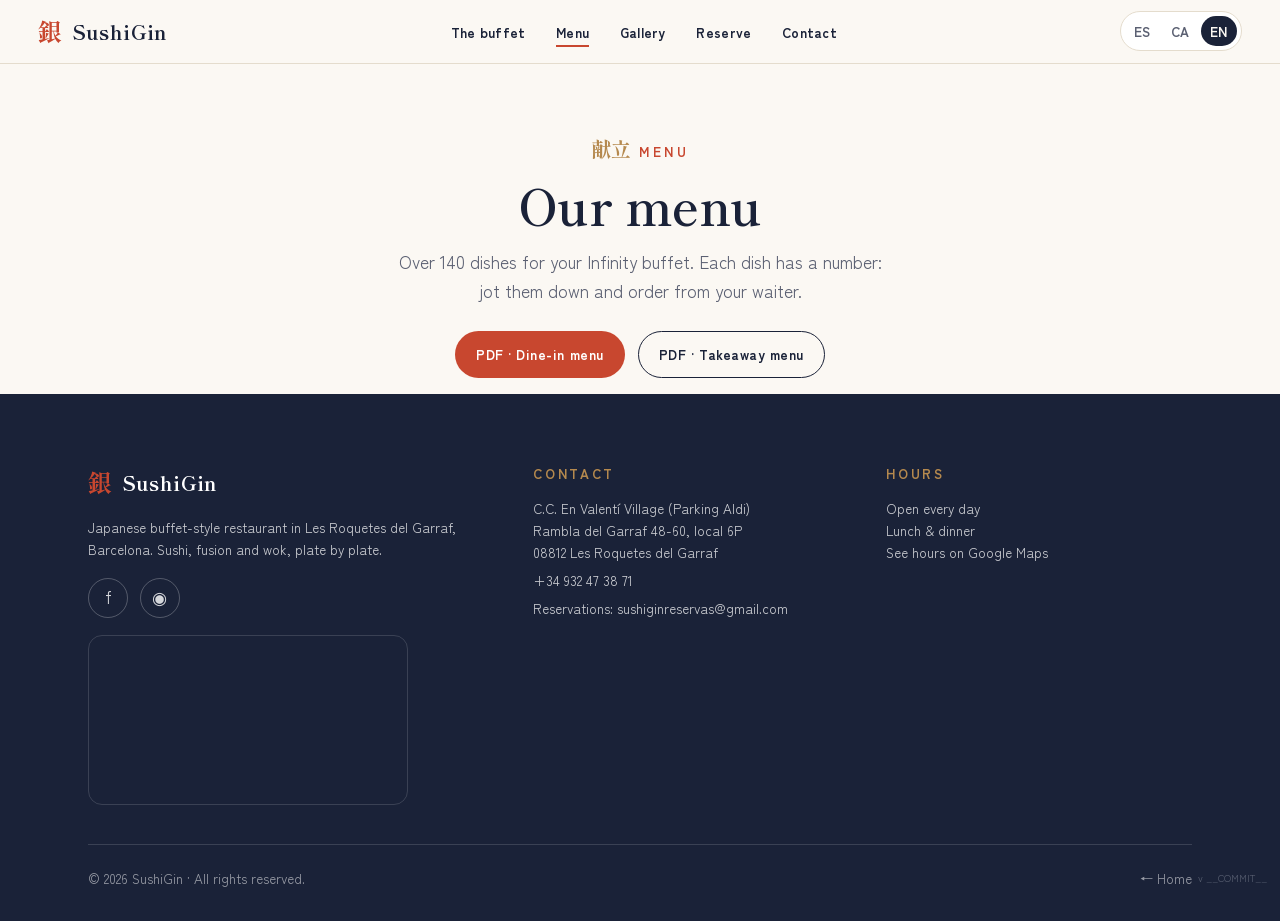
==== commit ec4c3b24: "Menu page: PDF links only, remove on-page dish listing Keep just the hero header and the two PDF but" ====
--- a/menu.html
+++ b/menu.html
@@ -11,9 +11,8 @@
   <link rel="preconnect" href="https://fonts.gstatic.com" crossorigin />
   <link href="https://fonts.googleapis.com/css2?family=Shippori+Mincho:wght@500;600;700&family=Zen+Kaku+Gothic+New:wght@400;500;700&display=swap" rel="stylesheet" />
 
-  <link rel="stylesheet" href="assets/css/style.css?v=8" />
-  <script src="assets/js/i18n.js?v=8" defer></script>
-  <script src="assets/js/menu.js?v=8" defer></script>
+  <link rel="stylesheet" href="assets/css/style.css?v=11" />
+  <script src="assets/js/i18n.js?v=11" defer></script>
 </head>
 <body>
 
@@ -48,24 +47,6 @@
       <a class="btn btn--ghost" id="pdf-take" href="images/SushiGin_ES-llevar.pdf" target="_blank" rel="noopener" data-i18n="menu.pdfTake">PDF · Para llevar</a>
     </div>
   </header>
-
-  <!-- ===== STICKY TABS ===== -->
-  <div class="menu-tabs-wrap">
-    <div class="menu-tabs" id="menu-tabs" role="tablist" aria-label="Categorías"></div>
-  </div>
-
-  <!-- ===== MENU BODY ===== -->
-  <main class="container">
-    <div id="menu-body"><p class="menu-note" data-i18n="menu.loading">Cargando carta…</p></div>
-
-    <!-- allergens -->
-    <section class="section--tight" style="margin-top:1rem">
-      <h2 class="section-title" style="font-size:var(--step-2)" data-i18n="menu.allergTitle">Alérgenos</h2>
-      <p class="menu-note" data-i18n="menu.allergLead">Los números junto a cada plato indican alérgenos presentes.</p>
-      <div class="legend" id="allergen-legend"></div>
-      <p class="menu-note" data-i18n="menu.priceNote">Precios del buffet Infinity por persona. Las imágenes son orientativas.</p>
-    </section>
-  </main>
 
   <!-- ===== FOOTER ===== -->
   <footer class="footer" id="contact">
@@ -126,6 +107,19 @@
       document.getElementById('pdf-dine').href = p[0];
       document.getElementById('pdf-take').href = p[1];
     });
+
+    // PDF buttons: open in a new tab (default link) AND trigger a download
+    ['pdf-dine', 'pdf-take'].forEach(function (id) {
+      document.getElementById(id).addEventListener('click', function () {
+        var url = this.getAttribute('href');
+        var a = document.createElement('a');
+        a.href = url;
+        a.download = url.split('/').pop();
+        document.body.appendChild(a);
+        a.click();
+        a.remove();
+      });
+    });
   </script>
 </body>
 </html>
--- a/assets/css/style.css
+++ b/assets/css/style.css
@@ -214,8 +214,12 @@
    ============================================================ */
 .stats { display: grid; grid-template-columns: repeat(4, 1fr); gap: 1.5rem; }
 .stat { text-align: center; padding: 1.4rem 1rem; border-radius: var(--radius); }
-.stat .big { font-family: var(--font-display); font-size: var(--step-3); color: var(--ink); display: flex; align-items: center; justify-content: center; gap: .25rem; }
+.stat .big { font-family: var(--font-display); font-size: var(--step-3); line-height: 1; min-height: 1em; color: var(--ink); display: flex; align-items: center; justify-content: center; gap: .25rem; }
 .stat .big .star { color: var(--gold); font-size: .7em; }
+.stat .stars { position: relative; display: inline-block; font-size: .64em; line-height: 1; letter-spacing: .06em; color: var(--line); white-space: nowrap; }
+.stat .stars::before { content: "\2605\2605\2605\2605\2605"; }
+.stat .stars__fill { position: absolute; left: 0; top: 0; bottom: 0; width: 90%; overflow: hidden; color: var(--gold); }
+.stat .stars__fill::before { content: "\2605\2605\2605\2605\2605"; }
 .stat .lbl { color: var(--ink-soft); font-size: var(--step--1); letter-spacing: .04em; margin-top: .3rem; }
 .stat + .stat { border-left: 1px solid var(--line); }
 @media (max-width: 720px) { .stats { grid-template-columns: repeat(2, 1fr); } .stat + .stat { border-left: none; } .stat:nth-child(even) { border-left: 1px solid var(--line); } }
@@ -250,6 +254,11 @@
 /* ============================================================
    RESERVATION
    ============================================================ */
+.reserve-note { max-width: 620px; margin: 0 auto 1.4rem; text-align: center; font-size: var(--step--1); color: var(--ink); background: var(--surface); border: 1px solid var(--line); border-radius: 999px; padding: .7rem 1.3rem; box-shadow: var(--shadow-soft); }
+.reserve-note::before { content: "ℹ"; color: var(--accent); font-weight: 700; margin-right: .5em; }
+.reserve-note a { color: var(--accent); font-weight: 700; white-space: nowrap; }
+.reserve-note a:hover { text-decoration: underline; }
+@media (max-width: 600px) { .reserve-note { border-radius: var(--radius); } }
 .reserve-wrap { background: var(--surface); border: 1px solid var(--line); border-radius: var(--radius-lg); padding: clamp(1rem, 3vw, 2rem); box-shadow: var(--shadow-soft); overflow: hidden; }
 /* fixed height (no auto-resizer): the CoverManager resizer over-reported height
    and left a huge blank area below the widget. Side-by-side on desktop is short;
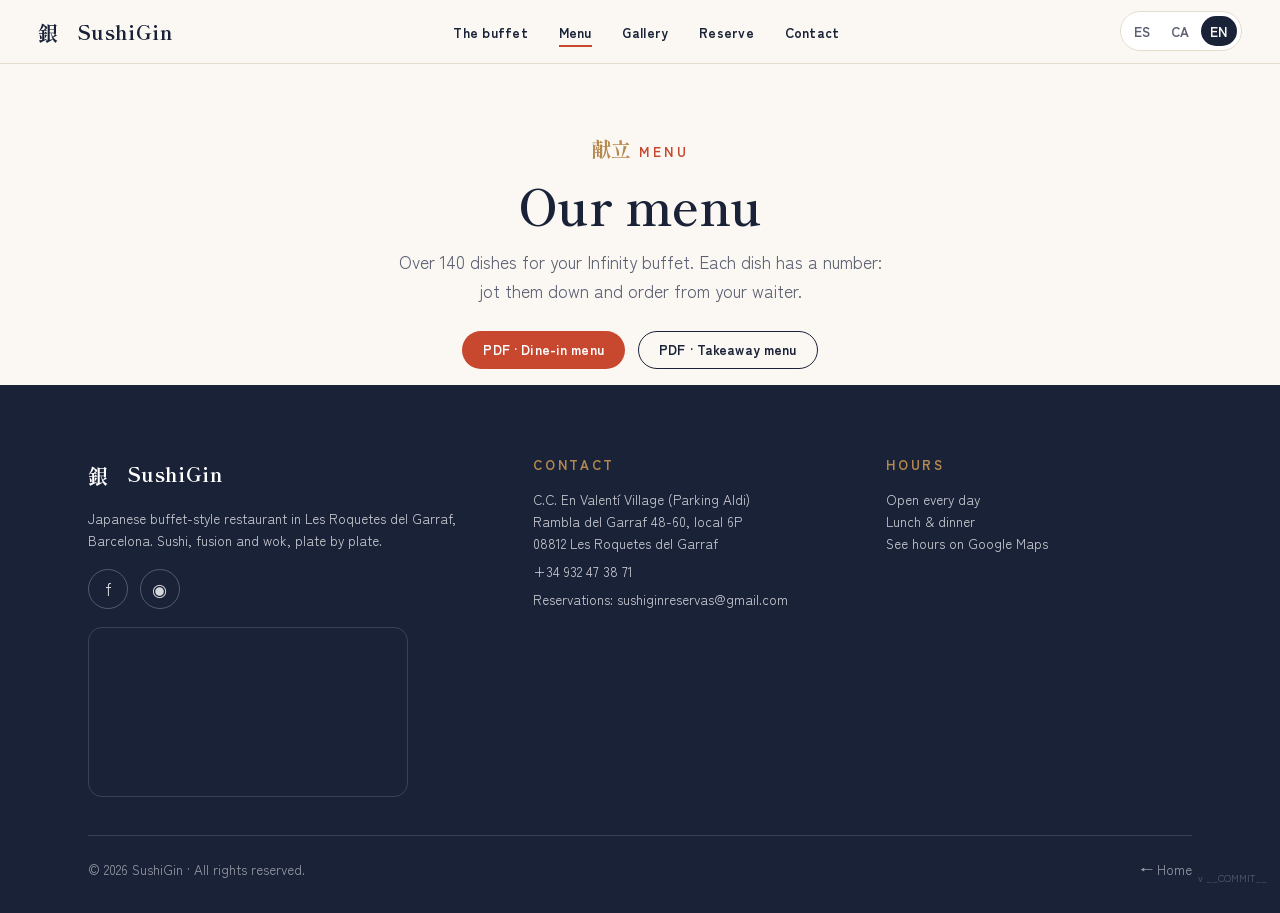
==== commit 38a33159: "Use seal logo as favicon on home and menu pages Co-Authored-By: Claude Opus 4.8 <noreply@anthropic.c" ====
--- a/menu.html
+++ b/menu.html
@@ -5,7 +5,7 @@
   <meta name="viewport" content="width=device-width, initial-scale=1" />
   <title>Carta · SushiGin · Buffet japonés</title>
   <meta name="description" content="La carta de SushiGin: más de 140 especialidades de sushi, nigiri, uramaki, wok y fusión para tu buffet Infinity. Con alérgenos y descripciones en español, català e inglés." />
-  <link rel="icon" href="images/logo.png" />
+  <link rel="icon" href="images/logo-seal.png" />
 
   <link rel="preconnect" href="https://fonts.googleapis.com" />
   <link rel="preconnect" href="https://fonts.gstatic.com" crossorigin />
--- a/assets/css/style.css
+++ b/assets/css/style.css
@@ -89,9 +89,9 @@
 
 /* ---------- buttons ---------- */
 .btn {
-  display: inline-flex; align-items: center; gap: .6em;
+  display: inline-flex; align-items: center; justify-content: center; gap: .6em;
   padding: .85em 1.5em; border-radius: 999px; border: 1.5px solid transparent;
-  font-weight: 700; font-size: var(--step--1); letter-spacing: .04em;
+  font-weight: 600; font-size: var(--step--1); line-height: 1; letter-spacing: .01em;
   transition: transform .25s var(--ease), background .25s var(--ease), color .25s var(--ease), border-color .25s var(--ease);
   white-space: nowrap;
 }
@@ -119,7 +119,7 @@
 }
 .site-nav.is-scrolled { border-bottom-color: var(--line); background: color-mix(in srgb, var(--ground) 94%, transparent); }
 .brand { display: inline-flex; align-items: center; gap: .55rem; font-family: var(--font-display); font-weight: 700; font-size: 1.25rem; letter-spacing: .02em; }
-.brand .mark { font-size: 1.5rem; color: var(--accent); line-height: 1; }
+.brand .mark { width: 1.85rem; height: 1.85rem; border-radius: 50%; object-fit: cover; display: block; }
 .nav-links { display: flex; align-items: center; gap: clamp(1rem, 2.4vw, 2.1rem); list-style: none; margin: 0; padding: 0; }
 .nav-links a { font-size: var(--step--1); font-weight: 600; letter-spacing: .02em; position: relative; padding-block: .3rem; }
 .nav-links a::after { content: ""; position: absolute; left: 0; bottom: 0; width: 0; height: 2px; background: var(--accent); transition: width .3s var(--ease); }
@@ -170,11 +170,11 @@
     linear-gradient(180deg, rgba(16,20,34,.42) 0%, rgba(16,20,34,.22) 42%, rgba(16,20,34,.9) 100%),
     linear-gradient(75deg, rgba(16,20,34,.6) 0%, rgba(16,20,34,.15) 52%, rgba(16,20,34,0) 75%);
 }
-/* giant 銀 (gin = silver) watermark — brand-specific motif */
+/* giant seal watermark — brand-specific motif */
 .hero__kanji {
-  position: absolute; z-index: -1; right: -2vw; top: 50%; transform: translateY(-50%);
-  font-family: var(--font-display); font-weight: 700; font-size: 52vh; line-height: .8;
-  color: rgba(255,255,255,.07); pointer-events: none; user-select: none;
+  position: absolute; z-index: -1; right: -6vw; top: 50%; transform: translateY(-50%);
+  width: 78vh; height: 78vh; max-width: 90vw; border-radius: 50%; object-fit: cover;
+  opacity: .16; pointer-events: none; user-select: none;
 }
 .hero__inner { padding-bottom: clamp(3rem, 8vh, 6rem); padding-top: 7rem; }
 .hero__eyebrow { display: inline-flex; flex-wrap: wrap; gap: .4em .6em; align-items: center; font-size: var(--step--1); letter-spacing: .26em; text-transform: uppercase; font-weight: 700; color: #fff; }
@@ -182,7 +182,8 @@
 .hero h1 { font-size: var(--step-4); margin: 1.2rem 0 .4rem; letter-spacing: -.015em; max-width: 16ch; text-shadow: 0 2px 24px rgba(10,12,22,.45); }
 .hero__tag { font-size: var(--step-1); font-family: var(--font-display); font-weight: 400; font-style: italic; color: #fff; text-shadow: 0 1px 16px rgba(10,12,22,.5); }
 .hero__sub { max-width: 46ch; margin: 1.1rem 0 0; color: rgba(255,255,255,.92); text-shadow: 0 1px 14px rgba(10,12,22,.55); }
-.hero__cta { display: flex; flex-wrap: wrap; gap: .8rem; margin-top: 2rem; }
+.hero__cta { display: flex; flex-wrap: wrap; gap: .9rem; margin-top: 2rem; }
+.hero__cta .btn { padding: 1.05em 2em; font-size: var(--step-0); }
 .hero__scroll { margin-top: 2.6rem; display: inline-flex; align-items: center; gap: .6rem; font-size: var(--step--1); letter-spacing: .2em; text-transform: uppercase; color: rgba(255,255,255,.8); }
 .hero__scroll .line { width: 46px; height: 1px; background: rgba(255,255,255,.6); position: relative; overflow: hidden; }
 .hero__scroll .line::after { content: ""; position: absolute; inset: 0; width: 40%; background: var(--accent); animation: slide 2.4s var(--ease) infinite; }
@@ -192,7 +193,7 @@
    CONCEPT (buffet infinity)
    ============================================================ */
 .concept { display: grid; grid-template-columns: 1.05fr .95fr; gap: clamp(2rem, 5vw, 4.5rem); align-items: center; }
-.concept__media { position: relative; border-radius: var(--radius-lg); overflow: hidden; box-shadow: var(--shadow); aspect-ratio: 4/5; }
+.concept__media { position: relative; border-radius: var(--radius-lg); overflow: hidden; box-shadow: var(--shadow); aspect-ratio: 4/3; }
 .concept__media img { width: 100%; height: 100%; object-fit: cover; }
 .concept__badge {
   position: absolute; left: 1.2rem; bottom: 1.2rem; background: var(--surface);
